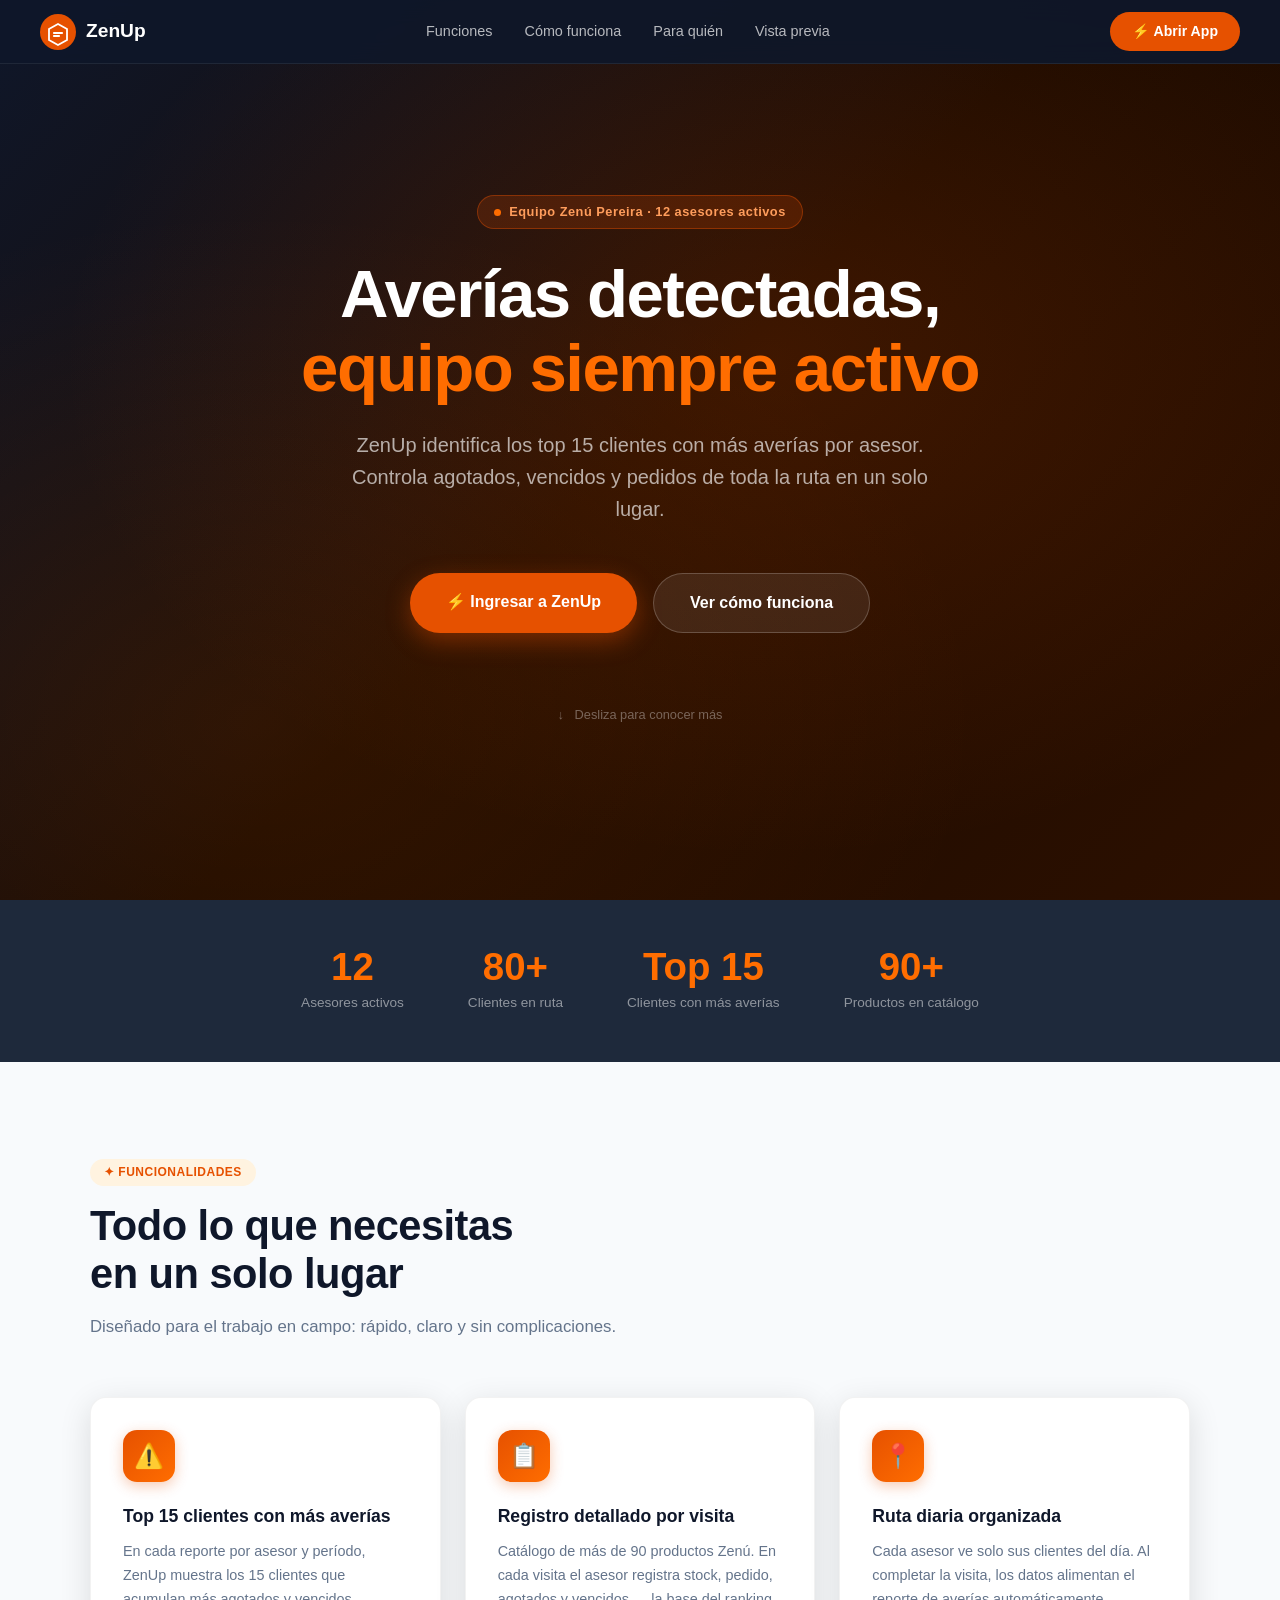
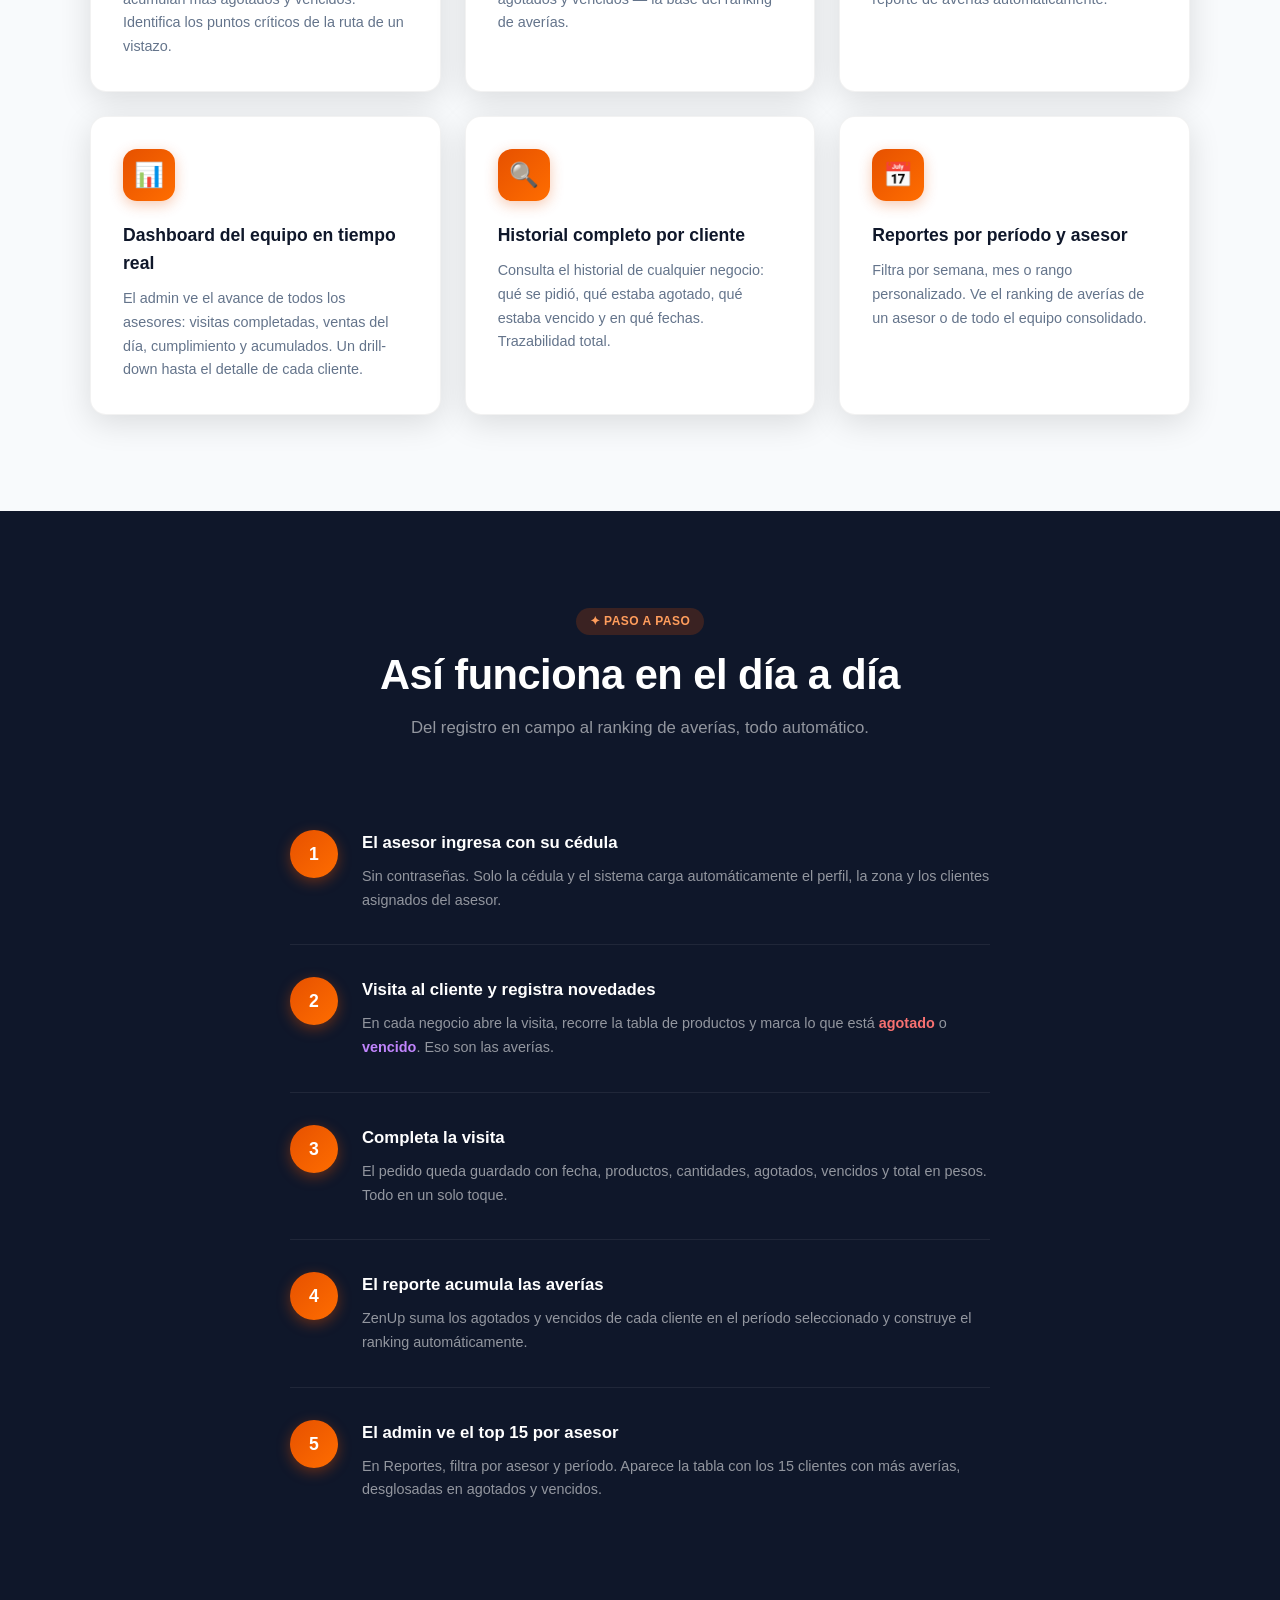
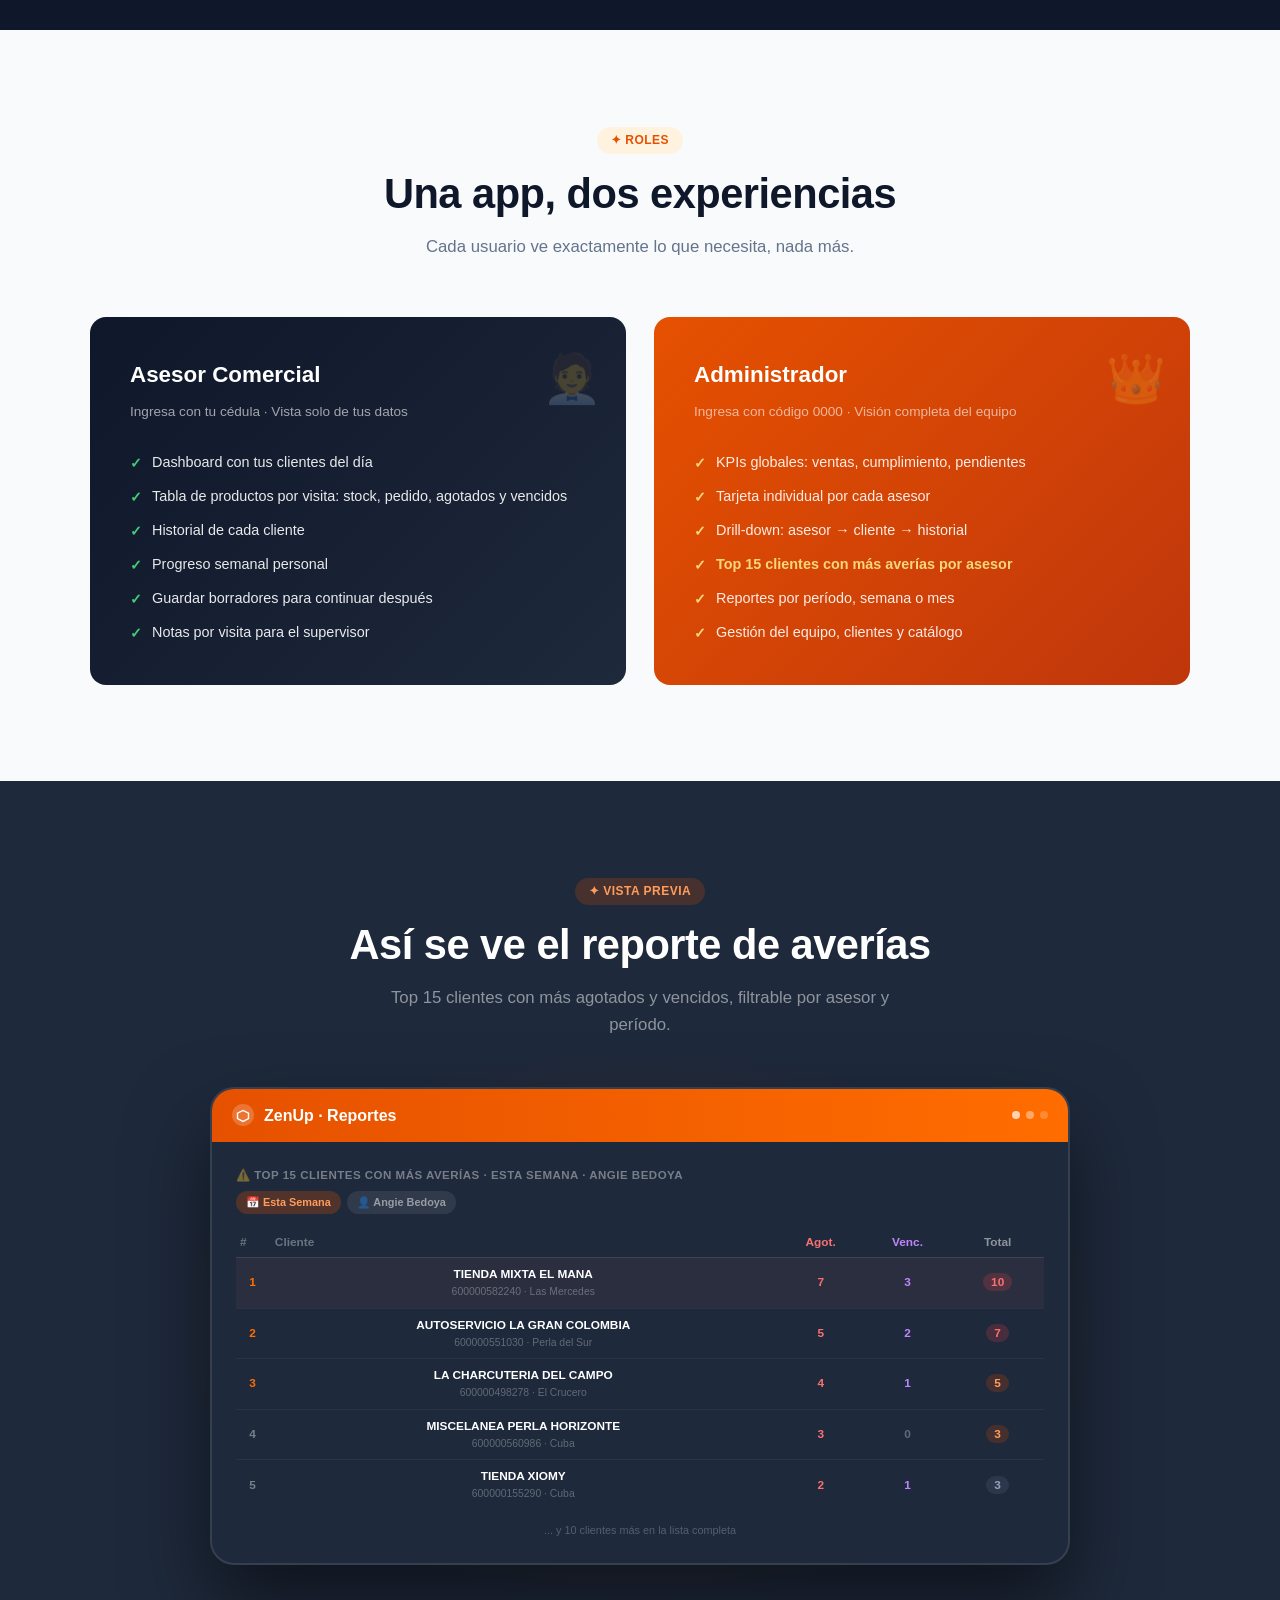
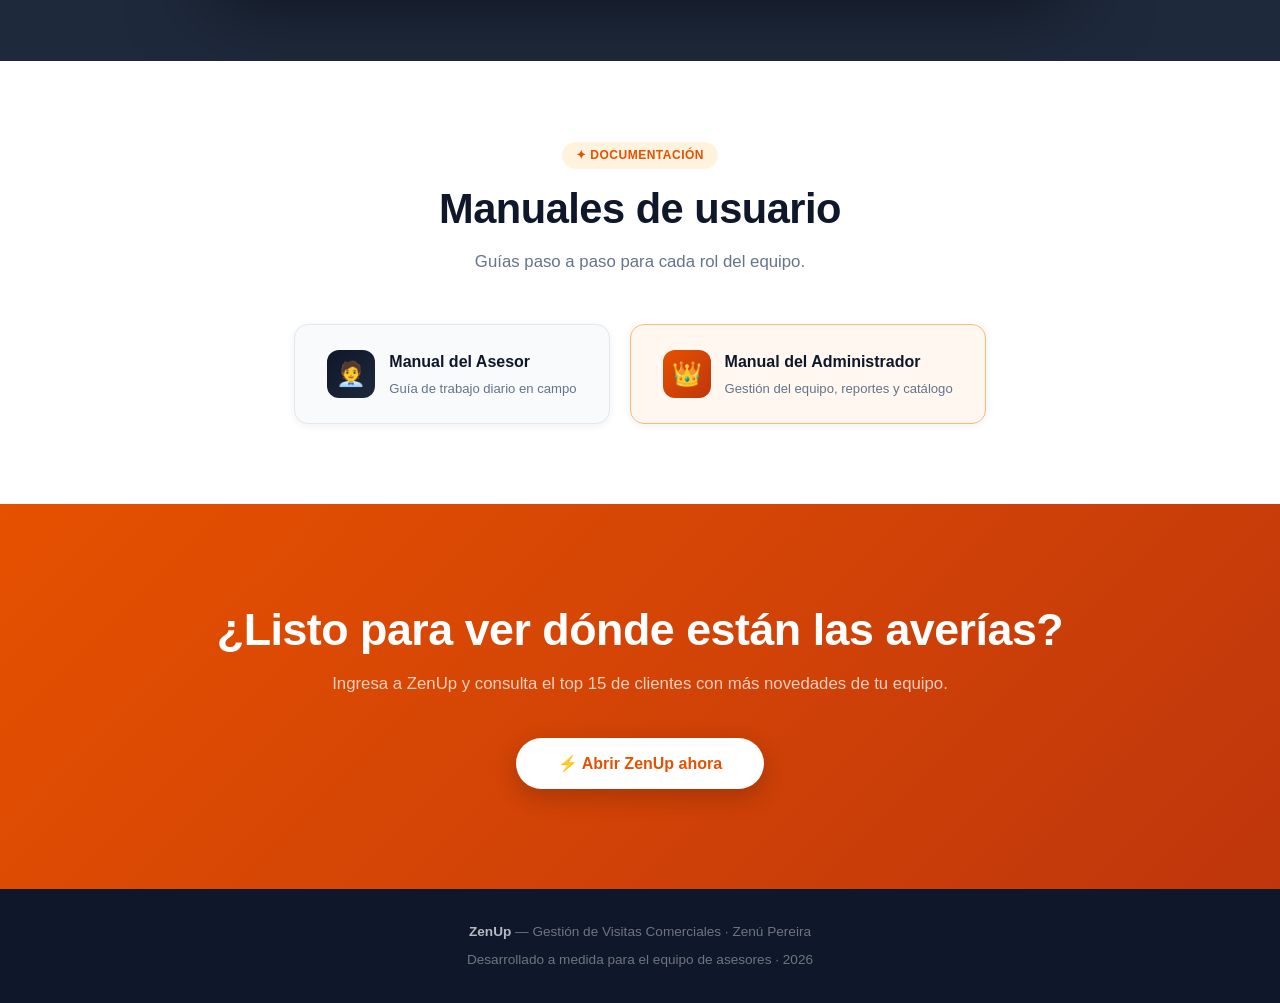
==== presentacion.html @ 3b389511 "presentacion" ====
<!DOCTYPE html>
<html lang="es">
<head>
  <meta charset="UTF-8"/>
  <meta name="viewport" content="width=device-width, initial-scale=1.0"/>
  <title>ZenUp – Gestión de Visitas Comerciales</title>
  <style>
    :root {
      --orange: #E65100;
      --orange-light: #FF6D00;
      --orange-pale: #FFF3E0;
      --dark: #0F172A;
      --dark2: #1E293B;
      --slate: #334155;
      --muted: #64748B;
      --light: #F8FAFC;
      --white: #FFFFFF;
      --radius: 16px;
      --shadow: 0 8px 32px rgba(0,0,0,0.12);
    }
    *, *::before, *::after { box-sizing: border-box; margin: 0; padding: 0; }
    html { scroll-behavior: smooth; }
    body {
      font-family: -apple-system, BlinkMacSystemFont, 'Segoe UI', Roboto, sans-serif;
      background: var(--light);
      color: var(--dark);
      line-height: 1.6;
      -webkit-font-smoothing: antialiased;
    }
    a { text-decoration: none; color: inherit; }

    /* ── NAV ── */
    nav {
      position: fixed; top: 0; left: 0; right: 0; z-index: 100;
      background: rgba(15,23,42,0.92);
      backdrop-filter: blur(12px);
      display: flex; align-items: center; justify-content: space-between;
      padding: 0 40px; height: 64px;
      border-bottom: 1px solid rgba(255,255,255,0.07);
    }
    .nav-brand { display: flex; align-items: center; gap: 10px; font-weight: 800; font-size: 1.2rem; color: white; }
    .nav-brand svg { width: 36px; height: 36px; }
    .nav-links { display: flex; gap: 32px; }
    .nav-links a { color: rgba(255,255,255,0.7); font-size: 0.9rem; font-weight: 500; transition: color 0.2s; }
    .nav-links a:hover { color: white; }
    .nav-cta {
      background: var(--orange); color: white;
      padding: 8px 22px; border-radius: 50px;
      font-weight: 700; font-size: 0.88rem;
      transition: background 0.2s, transform 0.15s;
    }
    .nav-cta:hover { background: var(--orange-light); transform: translateY(-1px); }

    /* ── HERO ── */
    .hero {
      min-height: 100vh;
      background: linear-gradient(135deg, var(--dark) 0%, #1a0a00 50%, #2d1000 100%);
      display: flex; flex-direction: column; align-items: center; justify-content: center;
      text-align: center; padding: 100px 24px 80px;
      position: relative; overflow: hidden;
    }
    .hero::before {
      content: '';
      position: absolute; inset: 0;
      background: radial-gradient(ellipse at 60% 40%, rgba(230,81,0,0.18) 0%, transparent 65%),
                  radial-gradient(ellipse at 20% 80%, rgba(255,109,0,0.1) 0%, transparent 50%);
    }
    .hero-badge {
      display: inline-flex; align-items: center; gap: 8px;
      background: rgba(230,81,0,0.18); border: 1px solid rgba(230,81,0,0.4);
      color: #FF9D5C; padding: 6px 16px; border-radius: 50px;
      font-size: 0.8rem; font-weight: 600; letter-spacing: 0.5px;
      margin-bottom: 28px; position: relative;
    }
    .hero-badge span { width: 7px; height: 7px; border-radius: 50%; background: #FF6D00; display: inline-block; animation: pulse 1.5s infinite; }
    @keyframes pulse { 0%,100%{opacity:1} 50%{opacity:0.4} }
    .hero h1 {
      font-size: clamp(2.4rem, 6vw, 4.2rem);
      font-weight: 900; color: white; line-height: 1.1;
      letter-spacing: -1.5px; position: relative;
      margin-bottom: 24px;
    }
    .hero h1 em { font-style: normal; color: var(--orange-light); }
    .hero p {
      font-size: clamp(1rem, 2vw, 1.25rem); color: rgba(255,255,255,0.65);
      max-width: 600px; margin: 0 auto 48px; position: relative;
    }
    .hero-btns { display: flex; gap: 16px; flex-wrap: wrap; justify-content: center; position: relative; }
    .btn-hero {
      padding: 16px 36px; border-radius: 50px; font-weight: 800;
      font-size: 1rem; cursor: pointer; transition: all 0.2s; border: none;
    }
    .btn-hero-primary { background: var(--orange); color: white; box-shadow: 0 8px 24px rgba(230,81,0,0.4); }
    .btn-hero-primary:hover { background: var(--orange-light); transform: translateY(-2px); box-shadow: 0 12px 32px rgba(255,109,0,0.5); }
    .btn-hero-ghost { background: rgba(255,255,255,0.08); color: white; border: 1px solid rgba(255,255,255,0.2); }
    .btn-hero-ghost:hover { background: rgba(255,255,255,0.15); transform: translateY(-2px); }
    .hero-scroll { margin-top: 72px; color: rgba(255,255,255,0.35); font-size: 0.8rem; position: relative; animation: bounce 2s infinite; }
    @keyframes bounce { 0%,100%{transform:translateY(0)} 50%{transform:translateY(6px)} }

    /* ── STATS BAR ── */
    .stats-bar {
      background: var(--dark2); padding: 48px 40px;
      display: flex; justify-content: center; gap: 64px; flex-wrap: wrap;
    }
    .stat-item { text-align: center; }
    .stat-item strong { display: block; font-size: 2.4rem; font-weight: 900; color: var(--orange-light); line-height: 1; }
    .stat-item span { font-size: 0.85rem; color: rgba(255,255,255,0.5); margin-top: 6px; display: block; }

    /* ── SECTIONS COMMON ── */
    section { padding: 96px 24px; }
    .container { max-width: 1100px; margin: 0 auto; }
    .section-tag {
      display: inline-block; background: var(--orange-pale); color: var(--orange);
      padding: 4px 14px; border-radius: 50px; font-size: 0.75rem; font-weight: 700;
      letter-spacing: 0.5px; text-transform: uppercase; margin-bottom: 16px;
    }
    h2 { font-size: clamp(1.8rem, 4vw, 2.6rem); font-weight: 900; letter-spacing: -0.5px; line-height: 1.15; margin-bottom: 16px; }
    .subtitle { font-size: 1.05rem; color: var(--muted); max-width: 560px; margin-bottom: 56px; }

    /* ── FEATURES ── */
    .features-grid {
      display: grid; grid-template-columns: repeat(auto-fit, minmax(300px, 1fr));
      gap: 24px;
    }
    .feature-card {
      background: white; border-radius: var(--radius); padding: 32px;
      box-shadow: var(--shadow); border: 1px solid rgba(0,0,0,0.05);
      transition: transform 0.2s, box-shadow 0.2s;
    }
    .feature-card:hover { transform: translateY(-4px); box-shadow: 0 16px 48px rgba(0,0,0,0.12); }
    .feature-icon {
      width: 52px; height: 52px; border-radius: 14px;
      background: linear-gradient(135deg, var(--orange), var(--orange-light));
      display: flex; align-items: center; justify-content: center;
      font-size: 1.5rem; margin-bottom: 20px;
      box-shadow: 0 4px 14px rgba(230,81,0,0.3);
    }
    .feature-card h3 { font-size: 1.1rem; font-weight: 800; margin-bottom: 10px; color: var(--dark); }
    .feature-card p { font-size: 0.9rem; color: var(--muted); line-height: 1.65; }

    /* ── HOW IT WORKS ── */
    .how-section { background: var(--dark); }
    .how-section h2, .how-section .subtitle { color: white; }
    .how-section .subtitle { color: rgba(255,255,255,0.55); }
    .how-section .section-tag { background: rgba(230,81,0,0.2); color: #FF9D5C; }
    .steps { display: flex; flex-direction: column; gap: 0; max-width: 700px; margin: 0 auto; }
    .step {
      display: flex; gap: 24px; align-items: flex-start;
      padding: 32px 0; border-bottom: 1px solid rgba(255,255,255,0.07);
      opacity: 0; transform: translateX(-20px);
      transition: opacity 0.5s, transform 0.5s;
    }
    .step.visible { opacity: 1; transform: none; }
    .step:last-child { border-bottom: none; }
    .step-num {
      flex-shrink: 0; width: 48px; height: 48px; border-radius: 50%;
      background: linear-gradient(135deg, var(--orange), var(--orange-light));
      color: white; font-weight: 900; font-size: 1.1rem;
      display: flex; align-items: center; justify-content: center;
      box-shadow: 0 4px 14px rgba(230,81,0,0.4);
    }
    .step-body h3 { font-size: 1.05rem; font-weight: 800; color: white; margin-bottom: 8px; }
    .step-body p { font-size: 0.9rem; color: rgba(255,255,255,0.55); line-height: 1.65; }

    /* ── ROLES ── */
    .roles-grid { display: grid; grid-template-columns: 1fr 1fr; gap: 28px; }
    .role-card {
      border-radius: var(--radius); padding: 40px; position: relative; overflow: hidden;
      transition: transform 0.2s;
    }
    .role-card:hover { transform: translateY(-4px); }
    .role-card.worker { background: linear-gradient(135deg, #0F172A, #1E293B); color: white; }
    .role-card.admin { background: linear-gradient(135deg, var(--orange), #BF360C); color: white; }
    .role-card::before {
      content: attr(data-emoji); position: absolute; right: 24px; top: 24px;
      font-size: 3rem; opacity: 0.2;
    }
    .role-card h3 { font-size: 1.4rem; font-weight: 900; margin-bottom: 8px; }
    .role-card .role-sub { font-size: 0.85rem; opacity: 0.6; margin-bottom: 28px; }
    .role-features { list-style: none; display: flex; flex-direction: column; gap: 10px; }
    .role-features li { display: flex; align-items: flex-start; gap: 10px; font-size: 0.9rem; opacity: 0.9; }
    .role-features li::before { content: '✓'; font-weight: 900; color: #4ADE80; flex-shrink: 0; margin-top: 1px; }
    .role-card.admin .role-features li::before { color: #FDE68A; }

    /* ── PRODUCT PREVIEW (mock screen) ── */
    .preview-section { background: var(--dark2); overflow: hidden; }
    .preview-section h2, .preview-section .subtitle { color: white; }
    .preview-section .subtitle { color: rgba(255,255,255,0.5); }
    .preview-section .section-tag { background: rgba(230,81,0,0.2); color: #FF9D5C; }
    .mockup-wrap { position: relative; max-width: 860px; margin: 0 auto; }
    .mockup-glow {
      position: absolute; inset: -40px;
      background: radial-gradient(ellipse at center, rgba(230,81,0,0.2) 0%, transparent 70%);
      pointer-events: none;
    }
    .mockup-phone {
      background: #1E293B; border-radius: 24px; overflow: hidden;
      border: 2px solid rgba(255,255,255,0.1);
      box-shadow: 0 40px 80px rgba(0,0,0,0.5);
      position: relative;
    }
    .mockup-bar {
      background: linear-gradient(90deg, var(--orange), var(--orange-light));
      padding: 14px 20px; display: flex; align-items: center; justify-content: space-between;
    }
    .mockup-bar-left { display: flex; align-items: center; gap: 10px; color: white; font-weight: 800; font-size: 1rem; }
    .mockup-bar-dot { width: 8px; height: 8px; border-radius: 50%; background: white; opacity: 0.7; }
    .mockup-body { padding: 24px; }
    .mock-stats { display: grid; grid-template-columns: repeat(4, 1fr); gap: 10px; margin-bottom: 20px; }
    .mock-stat {
      background: rgba(255,255,255,0.05); border-radius: 12px; padding: 14px 10px; text-align: center;
      border: 1px solid rgba(255,255,255,0.07);
    }
    .mock-stat strong { display: block; font-size: 1.15rem; font-weight: 900; color: white; }
    .mock-stat small { font-size: 0.7rem; color: rgba(255,255,255,0.4); margin-top: 3px; display: block; }
    .mock-stat.green strong { color: #4ADE80; }
    .mock-stat.red strong { color: #F87171; }
    .mock-stat.blue strong { color: #60A5FA; }
    .mock-section-label { font-size: 0.72rem; font-weight: 700; text-transform: uppercase; letter-spacing: 0.5px; color: rgba(255,255,255,0.4); margin-bottom: 10px; }
    .mock-client-list { display: flex; flex-direction: column; gap: 8px; }
    .mock-client {
      background: rgba(255,255,255,0.04); border-radius: 10px; padding: 12px 14px;
      display: flex; align-items: center; justify-content: space-between;
      border: 1px solid rgba(255,255,255,0.06);
    }
    .mock-client-name { font-size: 0.82rem; font-weight: 600; color: white; }
    .mock-client-code { font-size: 0.7rem; color: rgba(255,255,255,0.4); margin-top: 2px; }
    .mock-badge {
      font-size: 0.68rem; font-weight: 700; padding: 3px 10px; border-radius: 50px;
    }
    .mock-badge.done { background: rgba(74,222,128,0.15); color: #4ADE80; }
    .mock-badge.pending { background: rgba(251,191,36,0.15); color: #FBB724; }
    .mock-badge.none { background: rgba(148,163,184,0.1); color: #94A3B8; }

    /* ── CTA ── */
    .cta-section {
      background: linear-gradient(135deg, var(--orange) 0%, #BF360C 100%);
      text-align: center; padding: 100px 24px;
    }
    .cta-section h2 { color: white; font-size: clamp(1.8rem, 4vw, 2.8rem); margin-bottom: 16px; }
    .cta-section p { color: rgba(255,255,255,0.75); font-size: 1.05rem; margin-bottom: 40px; }
    .btn-cta-white {
      background: white; color: var(--orange); padding: 16px 42px;
      border-radius: 50px; font-weight: 900; font-size: 1rem;
      border: none; cursor: pointer; transition: all 0.2s;
      box-shadow: 0 8px 24px rgba(0,0,0,0.2);
    }
    .btn-cta-white:hover { transform: translateY(-2px); box-shadow: 0 14px 32px rgba(0,0,0,0.3); }

    /* ── FOOTER ── */
    footer {
      background: var(--dark); color: rgba(255,255,255,0.4);
      text-align: center; padding: 32px 24px; font-size: 0.85rem;
    }
    footer strong { color: rgba(255,255,255,0.7); }

    /* ── ANIMATIONS ── */
    .fade-in { opacity: 0; transform: translateY(24px); transition: opacity 0.6s, transform 0.6s; }
    .fade-in.visible { opacity: 1; transform: none; }

    @media (max-width: 768px) {
      nav { padding: 0 20px; }
      .nav-links { display: none; }
      .stats-bar { gap: 32px; padding: 40px 24px; }
      .roles-grid { grid-template-columns: 1fr; }
      .mock-stats { grid-template-columns: repeat(2, 1fr); }
    }
  </style>
</head>
<body>

<!-- NAV -->
<nav>
  <div class="nav-brand">
    <svg viewBox="0 0 36 36" xmlns="http://www.w3.org/2000/svg">
      <circle cx="18" cy="18" r="18" fill="#E65100"/>
      <path d="M9 26V15l9-5 9 5v11l-9 5z" fill="none" stroke="white" stroke-width="1.8"/>
      <path d="M14 19h8M14 22h5" stroke="white" stroke-width="2.2" stroke-linecap="round"/>
    </svg>
    ZenUp
  </div>
  <div class="nav-links">
    <a href="#features">Funciones</a>
    <a href="#como-funciona">Cómo funciona</a>
    <a href="#roles">Para quién</a>
    <a href="#preview">Vista previa</a>
  </div>
  <a href="index.html" class="nav-cta">⚡ Abrir App</a>
</nav>

<!-- HERO -->
<section class="hero">
  <div class="hero-badge"><span></span> Equipo Zenú Pereira · 12 asesores activos</div>
  <h1>Averías detectadas,<br><em>equipo siempre activo</em></h1>
  <p>ZenUp identifica los top 15 clientes con más averías por asesor. Controla agotados, vencidos y pedidos de toda la ruta en un solo lugar.</p>
  <div class="hero-btns">
    <a href="index.html" class="btn-hero btn-hero-primary">⚡ Ingresar a ZenUp</a>
    <a href="#como-funciona" class="btn-hero btn-hero-ghost">Ver cómo funciona</a>
  </div>
  <div class="hero-scroll">↓ &nbsp; Desliza para conocer más</div>
</section>

<!-- STATS BAR -->
<div class="stats-bar">
  <div class="stat-item"><strong>12</strong><span>Asesores activos</span></div>
  <div class="stat-item"><strong>80+</strong><span>Clientes en ruta</span></div>
  <div class="stat-item"><strong>Top 15</strong><span>Clientes con más averías</span></div>
  <div class="stat-item"><strong>90+</strong><span>Productos en catálogo</span></div>
</div>

<!-- FEATURES -->
<section id="features">
  <div class="container">
    <div class="fade-in">
      <span class="section-tag">✦ Funcionalidades</span>
      <h2>Todo lo que necesitas<br>en un solo lugar</h2>
      <p class="subtitle">Diseñado para el trabajo en campo: rápido, claro y sin complicaciones.</p>
    </div>
    <div class="features-grid">
      <div class="feature-card fade-in">
        <div class="feature-icon">⚠️</div>
        <h3>Top 15 clientes con más averías</h3>
        <p>En cada reporte por asesor y período, ZenUp muestra los 15 clientes que acumulan más agotados y vencidos. Identifica los puntos críticos de la ruta de un vistazo.</p>
      </div>
      <div class="feature-card fade-in">
        <div class="feature-icon">📋</div>
        <h3>Registro detallado por visita</h3>
        <p>Catálogo de más de 90 productos Zenú. En cada visita el asesor registra stock, pedido, agotados y vencidos — la base del ranking de averías.</p>
      </div>
      <div class="feature-card fade-in">
        <div class="feature-icon">📍</div>
        <h3>Ruta diaria organizada</h3>
        <p>Cada asesor ve solo sus clientes del día. Al completar la visita, los datos alimentan el reporte de averías automáticamente.</p>
      </div>
      <div class="feature-card fade-in">
        <div class="feature-icon">📊</div>
        <h3>Dashboard del equipo en tiempo real</h3>
        <p>El admin ve el avance de todos los asesores: visitas completadas, ventas del día, cumplimiento y acumulados. Un drill-down hasta el detalle de cada cliente.</p>
      </div>
      <div class="feature-card fade-in">
        <div class="feature-icon">🔍</div>
        <h3>Historial completo por cliente</h3>
        <p>Consulta el historial de cualquier negocio: qué se pidió, qué estaba agotado, qué estaba vencido y en qué fechas. Trazabilidad total.</p>
      </div>
      <div class="feature-card fade-in">
        <div class="feature-icon">📅</div>
        <h3>Reportes por período y asesor</h3>
        <p>Filtra por semana, mes o rango personalizado. Ve el ranking de averías de un asesor o de todo el equipo consolidado.</p>
      </div>
    </div>
  </div>
</section>

<!-- HOW IT WORKS -->
<section id="como-funciona" class="how-section">
  <div class="container" style="text-align:center">
    <div class="fade-in">
      <span class="section-tag">✦ Paso a paso</span>
      <h2>Así funciona en el día a día</h2>
      <p class="subtitle" style="margin:0 auto 56px">Del registro en campo al ranking de averías, todo automático.</p>
    </div>
    <div class="steps fade-in" style="text-align:left">
      <div class="step">
        <div class="step-num">1</div>
        <div class="step-body">
          <h3>El asesor ingresa con su cédula</h3>
          <p>Sin contraseñas. Solo la cédula y el sistema carga automáticamente el perfil, la zona y los clientes asignados del asesor.</p>
        </div>
      </div>
      <div class="step">
        <div class="step-num">2</div>
        <div class="step-body">
          <h3>Visita al cliente y registra novedades</h3>
          <p>En cada negocio abre la visita, recorre la tabla de productos y marca lo que está <strong style="color:#F87171">agotado</strong> o <strong style="color:#C084FC">vencido</strong>. Eso son las averías.</p>
        </div>
      </div>
      <div class="step">
        <div class="step-num">3</div>
        <div class="step-body">
          <h3>Completa la visita</h3>
          <p>El pedido queda guardado con fecha, productos, cantidades, agotados, vencidos y total en pesos. Todo en un solo toque.</p>
        </div>
      </div>
      <div class="step">
        <div class="step-num">4</div>
        <div class="step-body">
          <h3>El reporte acumula las averías</h3>
          <p>ZenUp suma los agotados y vencidos de cada cliente en el período seleccionado y construye el ranking automáticamente.</p>
        </div>
      </div>
      <div class="step">
        <div class="step-num">5</div>
        <div class="step-body">
          <h3>El admin ve el top 15 por asesor</h3>
          <p>En Reportes, filtra por asesor y período. Aparece la tabla con los 15 clientes con más averías, desglosadas en agotados y vencidos.</p>
        </div>
      </div>
    </div>
  </div>
</section>

<!-- ROLES -->
<section id="roles">
  <div class="container">
    <div class="fade-in" style="text-align:center">
      <span class="section-tag">✦ Roles</span>
      <h2>Una app, dos experiencias</h2>
      <p class="subtitle" style="margin:0 auto 56px">Cada usuario ve exactamente lo que necesita, nada más.</p>
    </div>
    <div class="roles-grid fade-in">
      <div class="role-card worker" data-emoji="🧑‍💼">
        <h3>Asesor Comercial</h3>
        <p class="role-sub">Ingresa con tu cédula · Vista solo de tus datos</p>
        <ul class="role-features">
          <li>Dashboard con tus clientes del día</li>
          <li>Tabla de productos por visita: stock, pedido, agotados y vencidos</li>
          <li>Historial de cada cliente</li>
          <li>Progreso semanal personal</li>
          <li>Guardar borradores para continuar después</li>
          <li>Notas por visita para el supervisor</li>
        </ul>
      </div>
      <div class="role-card admin" data-emoji="👑">
        <h3>Administrador</h3>
        <p class="role-sub">Ingresa con código 0000 · Visión completa del equipo</p>
        <ul class="role-features">
          <li>KPIs globales: ventas, cumplimiento, pendientes</li>
          <li>Tarjeta individual por cada asesor</li>
          <li>Drill-down: asesor → cliente → historial</li>
          <li><strong style="color:#FDE68A">Top 15 clientes con más averías por asesor</strong></li>
          <li>Reportes por período, semana o mes</li>
          <li>Gestión del equipo, clientes y catálogo</li>
        </ul>
      </div>
    </div>
  </div>
</section>

<!-- MOCKUP PREVIEW -->
<section id="preview" class="preview-section">
  <div class="container" style="text-align:center">
    <div class="fade-in">
      <span class="section-tag">✦ Vista previa</span>
      <h2>Así se ve el reporte de averías</h2>
      <p class="subtitle" style="margin:0 auto 48px">Top 15 clientes con más agotados y vencidos, filtrable por asesor y período.</p>
    </div>
    <div class="mockup-wrap fade-in">
      <div class="mockup-glow"></div>
      <div class="mockup-phone">
        <div class="mockup-bar">
          <div class="mockup-bar-left">
            <svg viewBox="0 0 24 24" width="22" height="22"><circle cx="12" cy="12" r="12" fill="rgba(255,255,255,0.2)"/><path d="M6 16V10l6-3 6 3v6l-6 3z" fill="none" stroke="white" stroke-width="1.5"/></svg>
            ZenUp · Reportes
          </div>
          <div style="display:flex;gap:6px">
            <div class="mockup-bar-dot"></div>
            <div class="mockup-bar-dot" style="opacity:0.4"></div>
            <div class="mockup-bar-dot" style="opacity:0.2"></div>
          </div>
        </div>
        <div class="mockup-body">
          <div style="font-size:0.72rem;font-weight:700;color:rgba(255,255,255,0.4);margin-bottom:6px;text-align:left;text-transform:uppercase;letter-spacing:0.5px">⚠️ Top 15 clientes con más averías · Esta semana · Angie Bedoya</div>

          <!-- mini filtros mock -->
          <div style="display:flex;gap:6px;margin-bottom:14px;flex-wrap:wrap">
            <span style="background:rgba(230,81,0,0.25);color:#FF9D5C;padding:3px 10px;border-radius:50px;font-size:0.68rem;font-weight:700">📅 Esta Semana</span>
            <span style="background:rgba(255,255,255,0.08);color:rgba(255,255,255,0.5);padding:3px 10px;border-radius:50px;font-size:0.68rem;font-weight:600">👤 Angie Bedoya</span>
          </div>

          <!-- tabla top averías -->
          <div style="overflow-x:auto">
            <table style="width:100%;border-collapse:collapse;font-size:0.74rem">
              <thead>
                <tr style="border-bottom:1px solid rgba(255,255,255,0.1)">
                  <th style="padding:5px 4px;color:rgba(255,255,255,0.35);font-weight:600;text-align:left">#</th>
                  <th style="padding:5px 6px;color:rgba(255,255,255,0.35);font-weight:600;text-align:left">Cliente</th>
                  <th style="padding:5px 4px;color:#F87171;font-weight:600;text-align:center">Agot.</th>
                  <th style="padding:5px 4px;color:#C084FC;font-weight:600;text-align:center">Venc.</th>
                  <th style="padding:5px 6px;color:rgba(255,255,255,0.5);font-weight:700;text-align:center">Total</th>
                </tr>
              </thead>
              <tbody>
                <tr style="border-bottom:1px solid rgba(255,255,255,0.05);background:rgba(248,113,113,0.06)">
                  <td style="padding:7px 4px;font-weight:800;color:#FF6D00">1</td>
                  <td style="padding:7px 6px"><div style="font-weight:600;color:white">TIENDA MIXTA EL MANA</div><div style="font-size:0.65rem;color:rgba(255,255,255,0.3)">600000582240 · Las Mercedes</div></td>
                  <td style="padding:7px 4px;text-align:center;font-weight:700;color:#F87171">7</td>
                  <td style="padding:7px 4px;text-align:center;font-weight:700;color:#C084FC">3</td>
                  <td style="padding:7px 6px;text-align:center"><span style="background:rgba(239,68,68,0.2);color:#F87171;padding:2px 8px;border-radius:50px;font-weight:800">10</span></td>
                </tr>
                <tr style="border-bottom:1px solid rgba(255,255,255,0.05)">
                  <td style="padding:7px 4px;font-weight:800;color:#FF6D00">2</td>
                  <td style="padding:7px 6px"><div style="font-weight:600;color:white">AUTOSERVICIO LA GRAN COLOMBIA</div><div style="font-size:0.65rem;color:rgba(255,255,255,0.3)">600000551030 · Perla del Sur</div></td>
                  <td style="padding:7px 4px;text-align:center;font-weight:700;color:#F87171">5</td>
                  <td style="padding:7px 4px;text-align:center;font-weight:700;color:#C084FC">2</td>
                  <td style="padding:7px 6px;text-align:center"><span style="background:rgba(239,68,68,0.2);color:#F87171;padding:2px 8px;border-radius:50px;font-weight:800">7</span></td>
                </tr>
                <tr style="border-bottom:1px solid rgba(255,255,255,0.05)">
                  <td style="padding:7px 4px;font-weight:800;color:#FF6D00">3</td>
                  <td style="padding:7px 6px"><div style="font-weight:600;color:white">LA CHARCUTERIA DEL CAMPO</div><div style="font-size:0.65rem;color:rgba(255,255,255,0.3)">600000498278 · El Crucero</div></td>
                  <td style="padding:7px 4px;text-align:center;font-weight:700;color:#F87171">4</td>
                  <td style="padding:7px 4px;text-align:center;font-weight:700;color:#C084FC">1</td>
                  <td style="padding:7px 6px;text-align:center"><span style="background:rgba(230,81,0,0.2);color:#FF9D5C;padding:2px 8px;border-radius:50px;font-weight:800">5</span></td>
                </tr>
                <tr style="border-bottom:1px solid rgba(255,255,255,0.05)">
                  <td style="padding:7px 4px;font-weight:600;color:rgba(255,255,255,0.4)">4</td>
                  <td style="padding:7px 6px"><div style="font-weight:600;color:white">MISCELANEA PERLA HORIZONTE</div><div style="font-size:0.65rem;color:rgba(255,255,255,0.3)">600000560986 · Cuba</div></td>
                  <td style="padding:7px 4px;text-align:center;font-weight:700;color:#F87171">3</td>
                  <td style="padding:7px 4px;text-align:center;font-weight:700;color:rgba(255,255,255,0.3)">0</td>
                  <td style="padding:7px 6px;text-align:center"><span style="background:rgba(230,81,0,0.2);color:#FF9D5C;padding:2px 8px;border-radius:50px;font-weight:800">3</span></td>
                </tr>
                <tr>
                  <td style="padding:7px 4px;font-weight:600;color:rgba(255,255,255,0.4)">5</td>
                  <td style="padding:7px 6px"><div style="font-weight:600;color:white">TIENDA XIOMY</div><div style="font-size:0.65rem;color:rgba(255,255,255,0.3)">600000155290 · Cuba</div></td>
                  <td style="padding:7px 4px;text-align:center;font-weight:700;color:#F87171">2</td>
                  <td style="padding:7px 4px;text-align:center;font-weight:700;color:#C084FC">1</td>
                  <td style="padding:7px 6px;text-align:center"><span style="background:rgba(100,116,139,0.2);color:#94A3B8;padding:2px 8px;border-radius:50px;font-weight:800">3</span></td>
                </tr>
              </tbody>
            </table>
          </div>
          <div style="text-align:center;margin-top:12px;font-size:0.68rem;color:rgba(255,255,255,0.25)">... y 10 clientes más en la lista completa</div>
        </div>
      </div>
    </div>
  </div>
</section>

<!-- MANUALS -->
<section style="background:white; padding:80px 24px;">
  <div class="container" style="text-align:center">
    <div class="fade-in">
      <span class="section-tag">✦ Documentación</span>
      <h2>Manuales de usuario</h2>
      <p class="subtitle" style="margin:0 auto 48px">Guías paso a paso para cada rol del equipo.</p>
    </div>
    <div style="display:flex;gap:20px;flex-wrap:wrap;justify-content:center" class="fade-in">
      <a href="manual-asesor.md" style="
        display:flex;align-items:center;gap:14px;
        background:#F8FAFC;border:1px solid #E2E8F0;
        border-radius:14px;padding:24px 32px;
        transition:all 0.2s;text-align:left;
        box-shadow:0 2px 8px rgba(0,0,0,0.06);
      " onmouseover="this.style.transform='translateY(-3px)';this.style.boxShadow='0 8px 24px rgba(0,0,0,0.1)'" onmouseout="this.style.transform='none';this.style.boxShadow='0 2px 8px rgba(0,0,0,0.06)'">
        <div style="width:48px;height:48px;border-radius:12px;background:linear-gradient(135deg,#0F172A,#1E293B);display:flex;align-items:center;justify-content:center;font-size:1.5rem;flex-shrink:0">🧑‍💼</div>
        <div>
          <div style="font-weight:800;color:#0F172A;font-size:1rem">Manual del Asesor</div>
          <div style="font-size:0.82rem;color:#64748B;margin-top:3px">Guía de trabajo diario en campo</div>
        </div>
      </a>
      <a href="manual-admin.md" style="
        display:flex;align-items:center;gap:14px;
        background:#FFF7F0;border:1px solid #FDBA74;
        border-radius:14px;padding:24px 32px;
        transition:all 0.2s;text-align:left;
        box-shadow:0 2px 8px rgba(0,0,0,0.06);
      " onmouseover="this.style.transform='translateY(-3px)';this.style.boxShadow='0 8px 24px rgba(0,0,0,0.1)'" onmouseout="this.style.transform='none';this.style.boxShadow='0 2px 8px rgba(0,0,0,0.06)'">
        <div style="width:48px;height:48px;border-radius:12px;background:linear-gradient(135deg,var(--orange),#BF360C);display:flex;align-items:center;justify-content:center;font-size:1.5rem;flex-shrink:0">👑</div>
        <div>
          <div style="font-weight:800;color:#0F172A;font-size:1rem">Manual del Administrador</div>
          <div style="font-size:0.82rem;color:#64748B;margin-top:3px">Gestión del equipo, reportes y catálogo</div>
        </div>
      </a>
    </div>
  </div>
</section>

<!-- CTA -->
<section class="cta-section">
  <div class="container">
    <h2>¿Listo para ver dónde están las averías?</h2>
    <p>Ingresa a ZenUp y consulta el top 15 de clientes con más novedades de tu equipo.</p>
    <a href="index.html"><button class="btn-cta-white">⚡ Abrir ZenUp ahora</button></a>
  </div>
</section>

<!-- FOOTER -->
<footer>
  <strong>ZenUp</strong> — Gestión de Visitas Comerciales · Zenú Pereira<br>
  <span style="margin-top:6px;display:block">Desarrollado a medida para el equipo de asesores · 2026</span>
</footer>

<script>
  // Intersection Observer for fade-in animations
  const observer = new IntersectionObserver((entries) => {
    entries.forEach(entry => {
      if (entry.isIntersecting) {
        entry.target.classList.add('visible');
        // For steps, stagger children
        if (entry.target.classList.contains('steps')) {
          entry.target.querySelectorAll('.step').forEach((step, i) => {
            setTimeout(() => step.classList.add('visible'), i * 120);
          });
        }
      }
    });
  }, { threshold: 0.12 });

  document.querySelectorAll('.fade-in, .steps').forEach(el => observer.observe(el));

  // Smooth nav background on scroll
  const nav = document.querySelector('nav');
  window.addEventListener('scroll', () => {
    nav.style.background = window.scrollY > 60
      ? 'rgba(15,23,42,0.97)'
      : 'rgba(15,23,42,0.92)';
  });
</script>
</body>
</html>
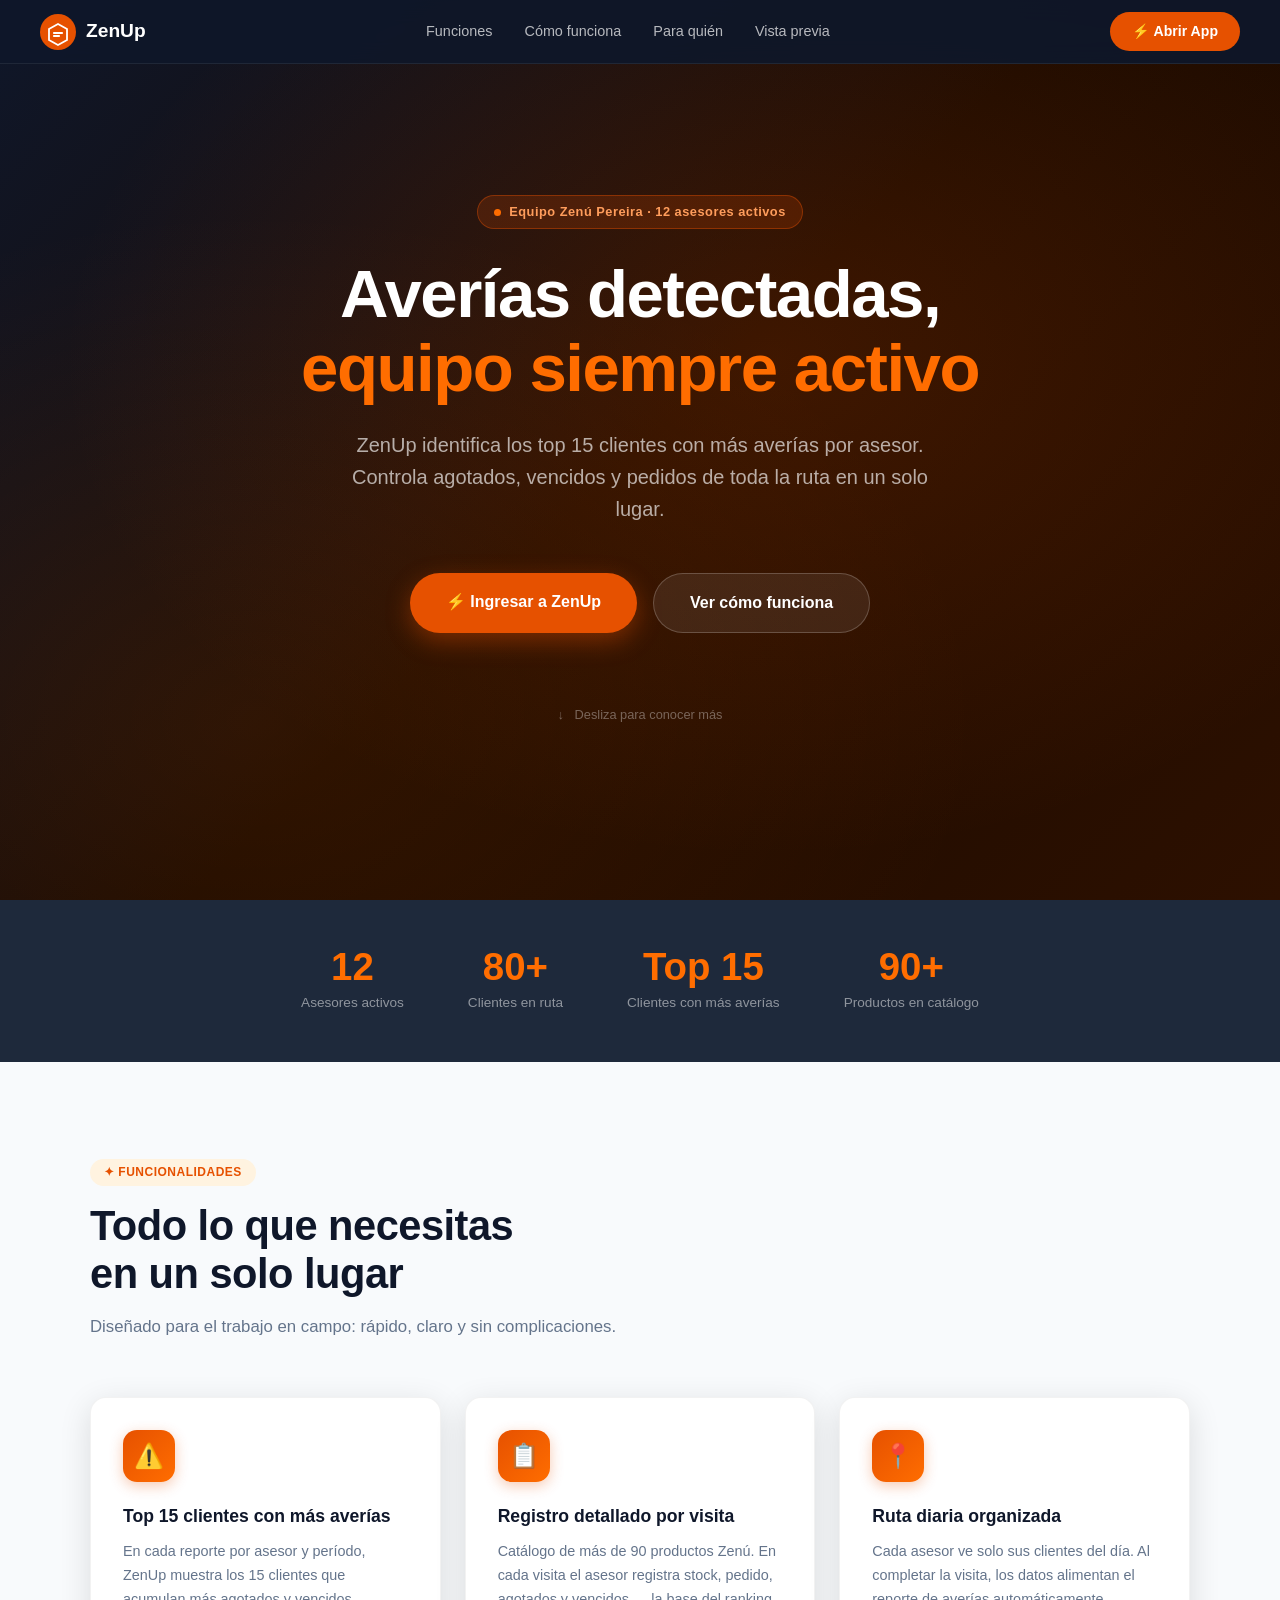
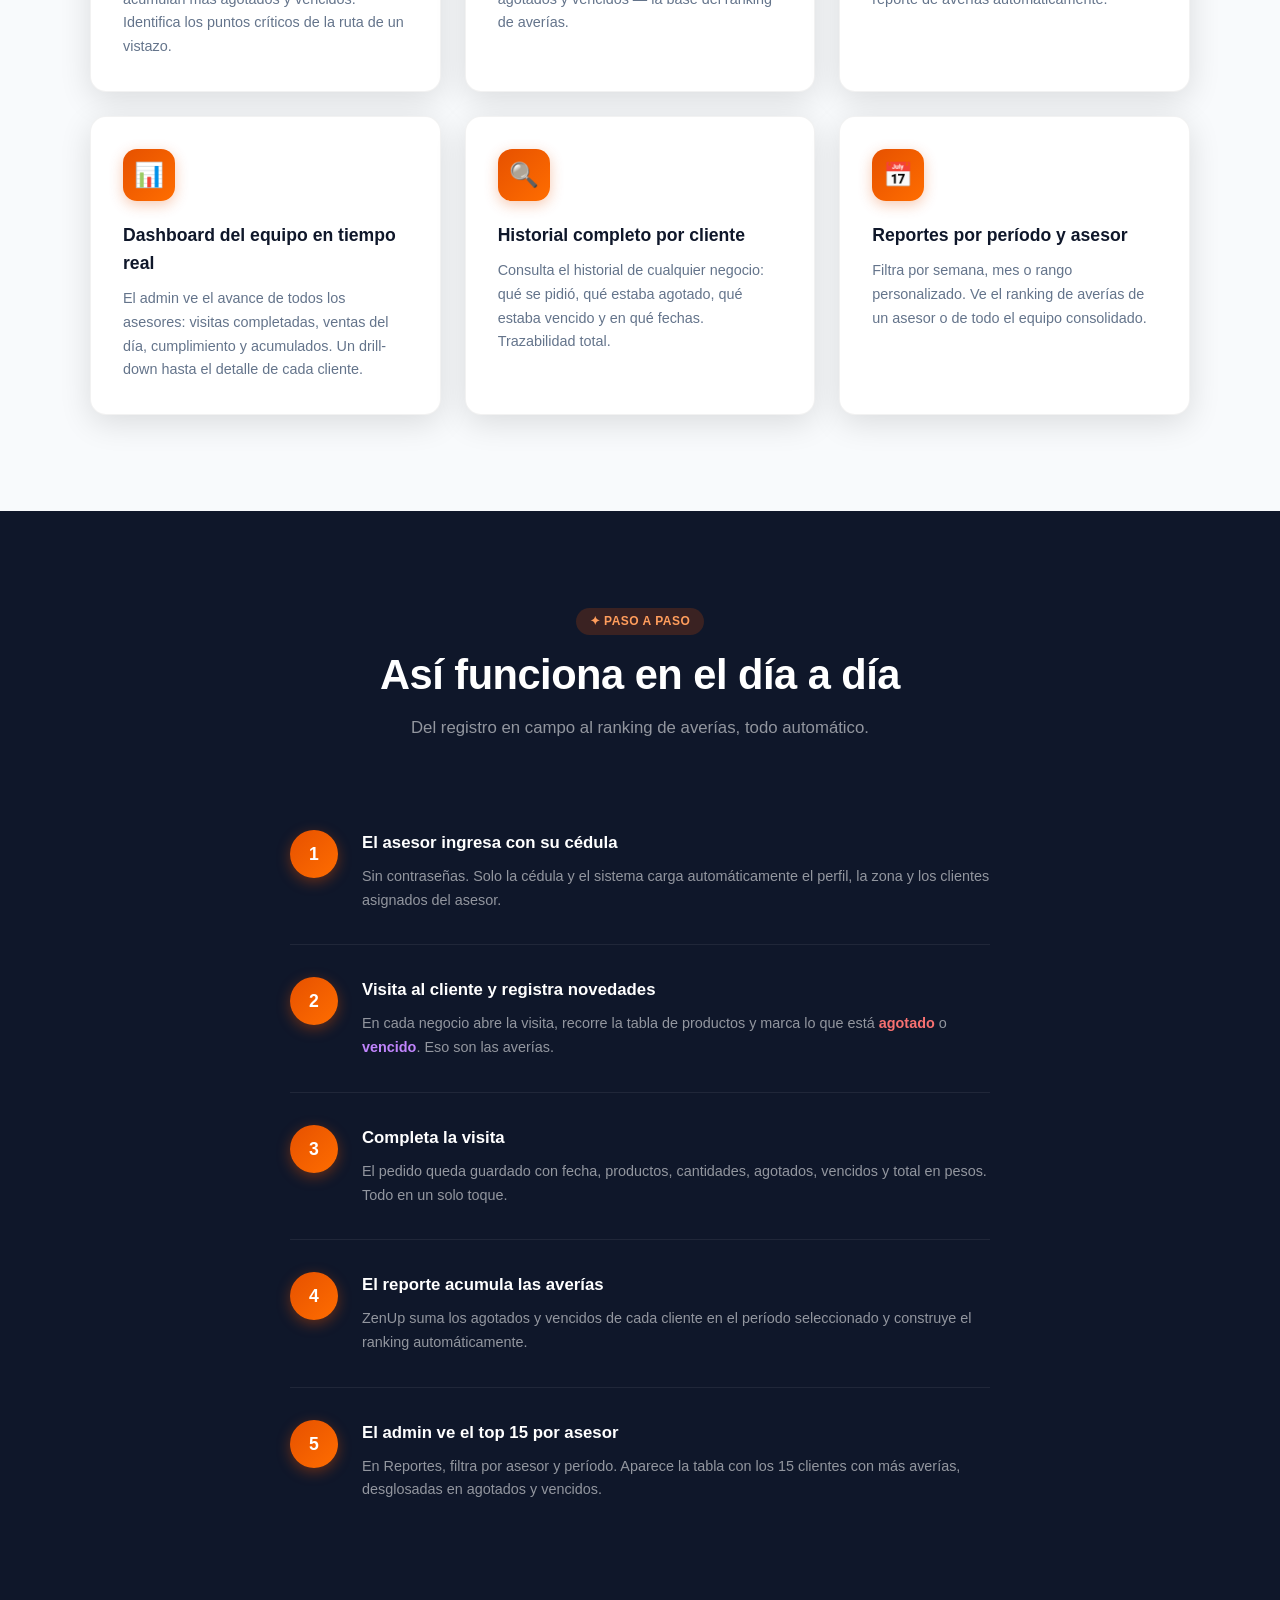
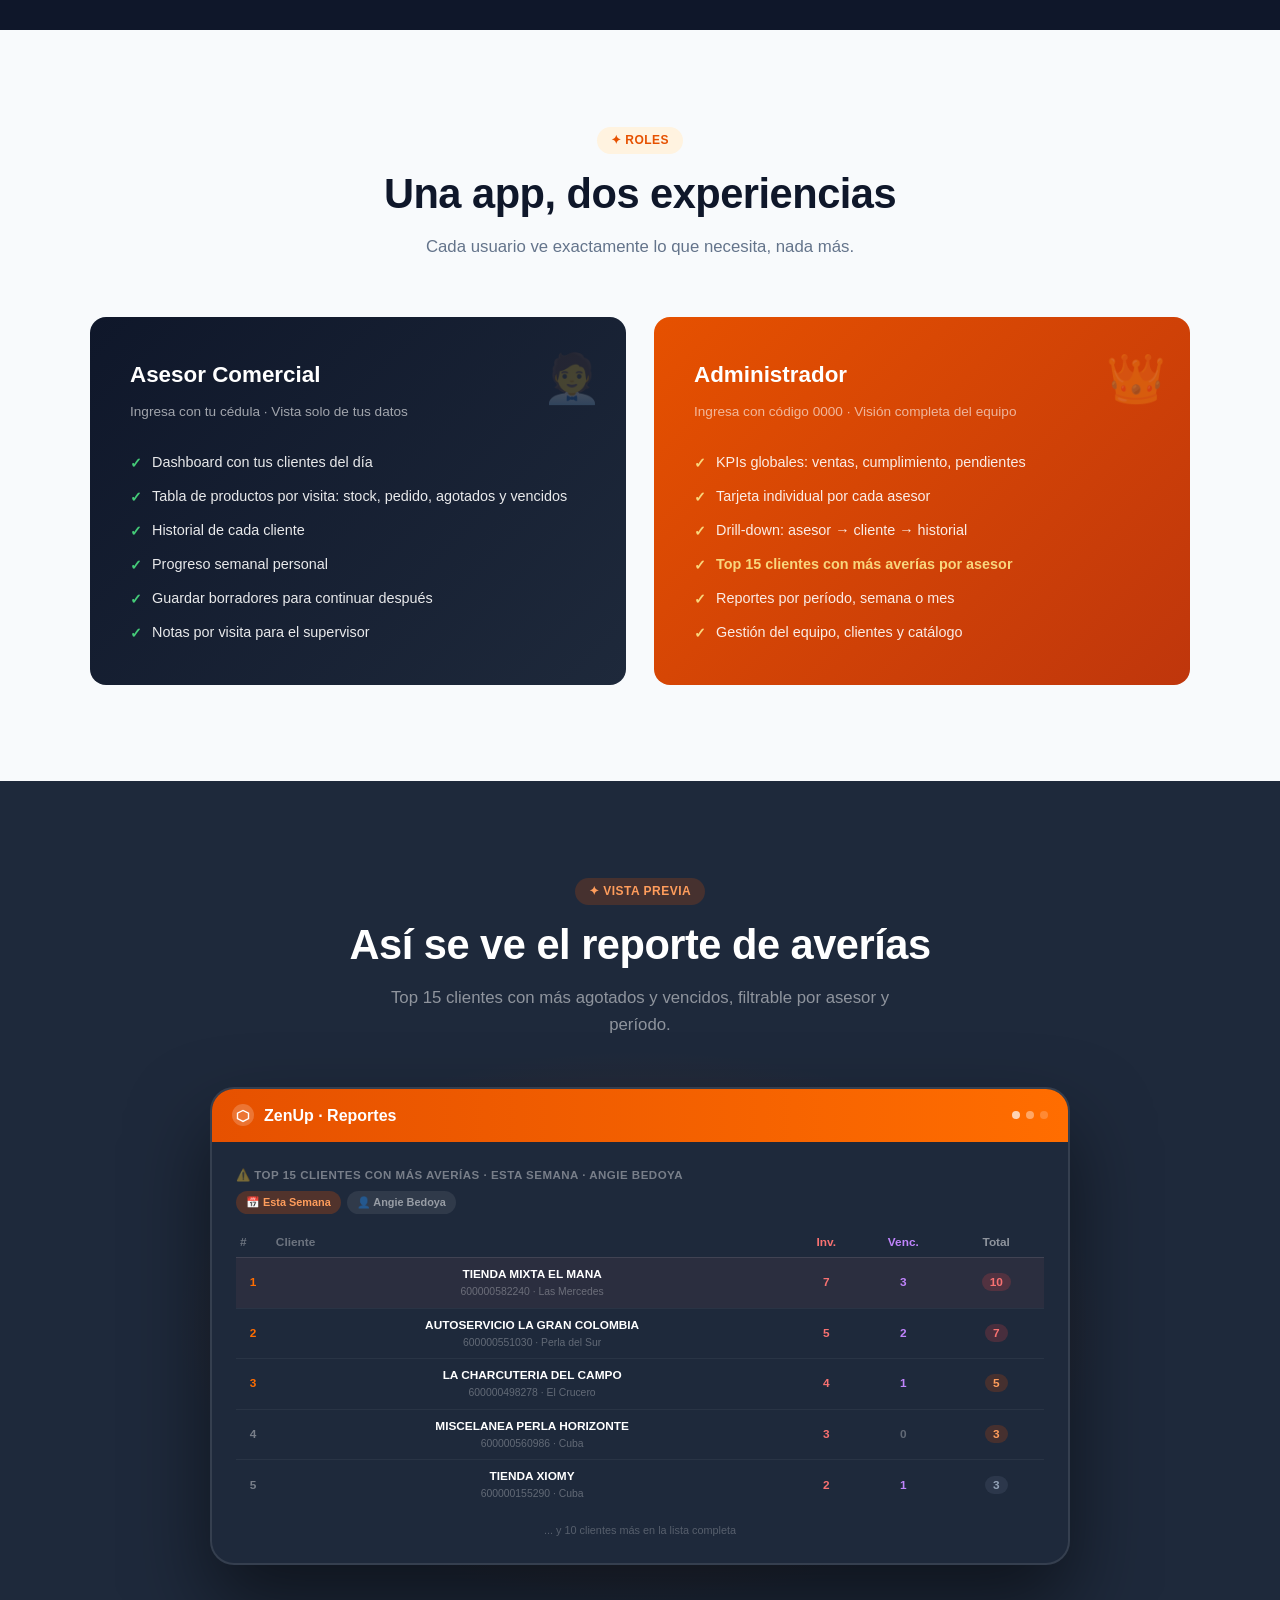
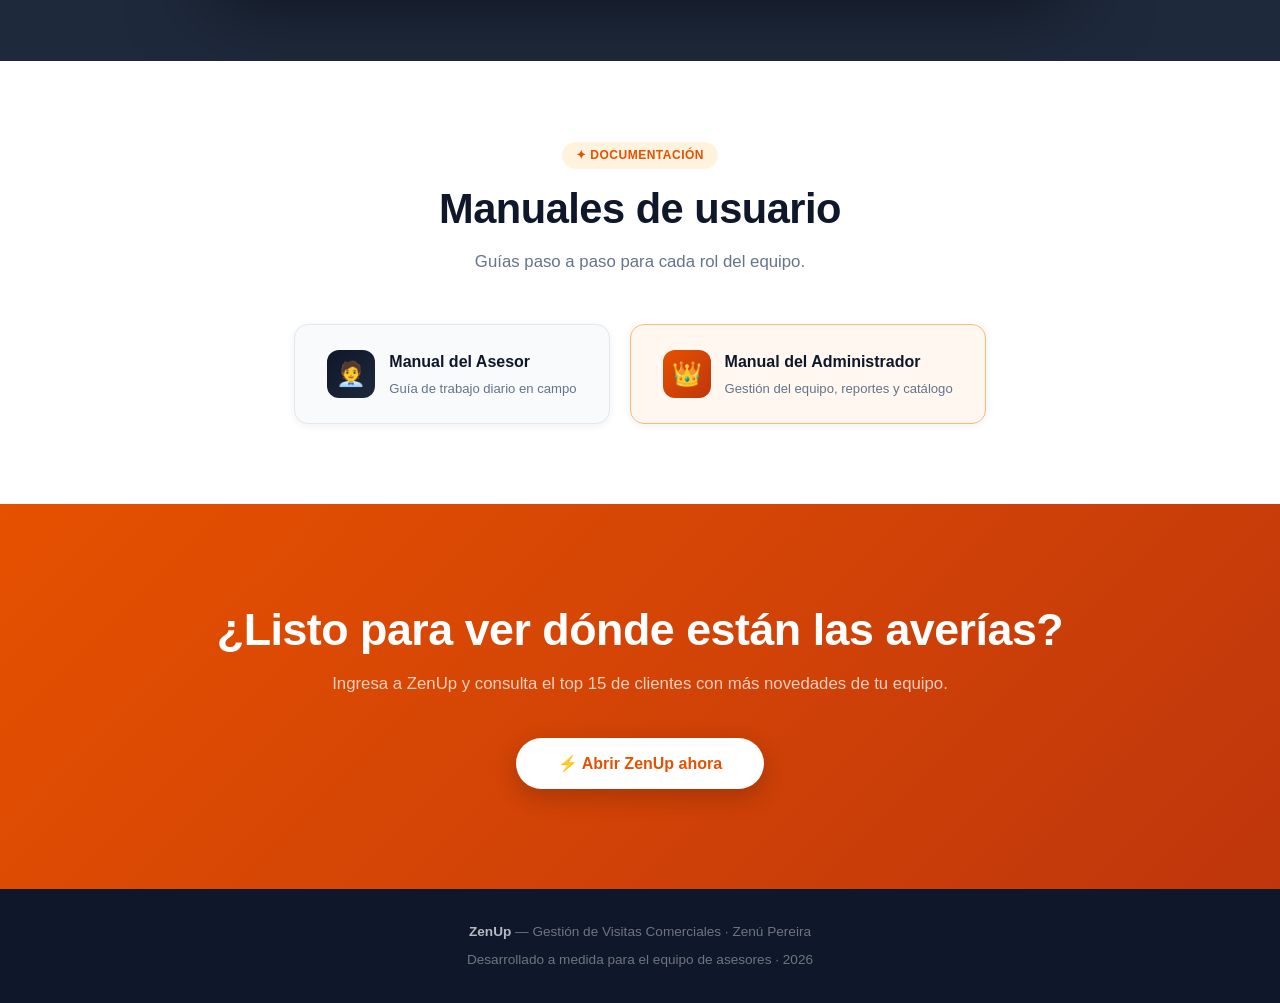
==== commit f48cd9f1: "correc" ====
--- a/presentacion.html
+++ b/presentacion.html
@@ -474,7 +474,7 @@
                 <tr style="border-bottom:1px solid rgba(255,255,255,0.1)">
                   <th style="padding:5px 4px;color:rgba(255,255,255,0.35);font-weight:600;text-align:left">#</th>
                   <th style="padding:5px 6px;color:rgba(255,255,255,0.35);font-weight:600;text-align:left">Cliente</th>
-                  <th style="padding:5px 4px;color:#F87171;font-weight:600;text-align:center">Agot.</th>
+                  <th style="padding:5px 4px;color:#F87171;font-weight:600;text-align:center">Inv.</th>
                   <th style="padding:5px 4px;color:#C084FC;font-weight:600;text-align:center">Venc.</th>
                   <th style="padding:5px 6px;color:rgba(255,255,255,0.5);font-weight:700;text-align:center">Total</th>
                 </tr>
